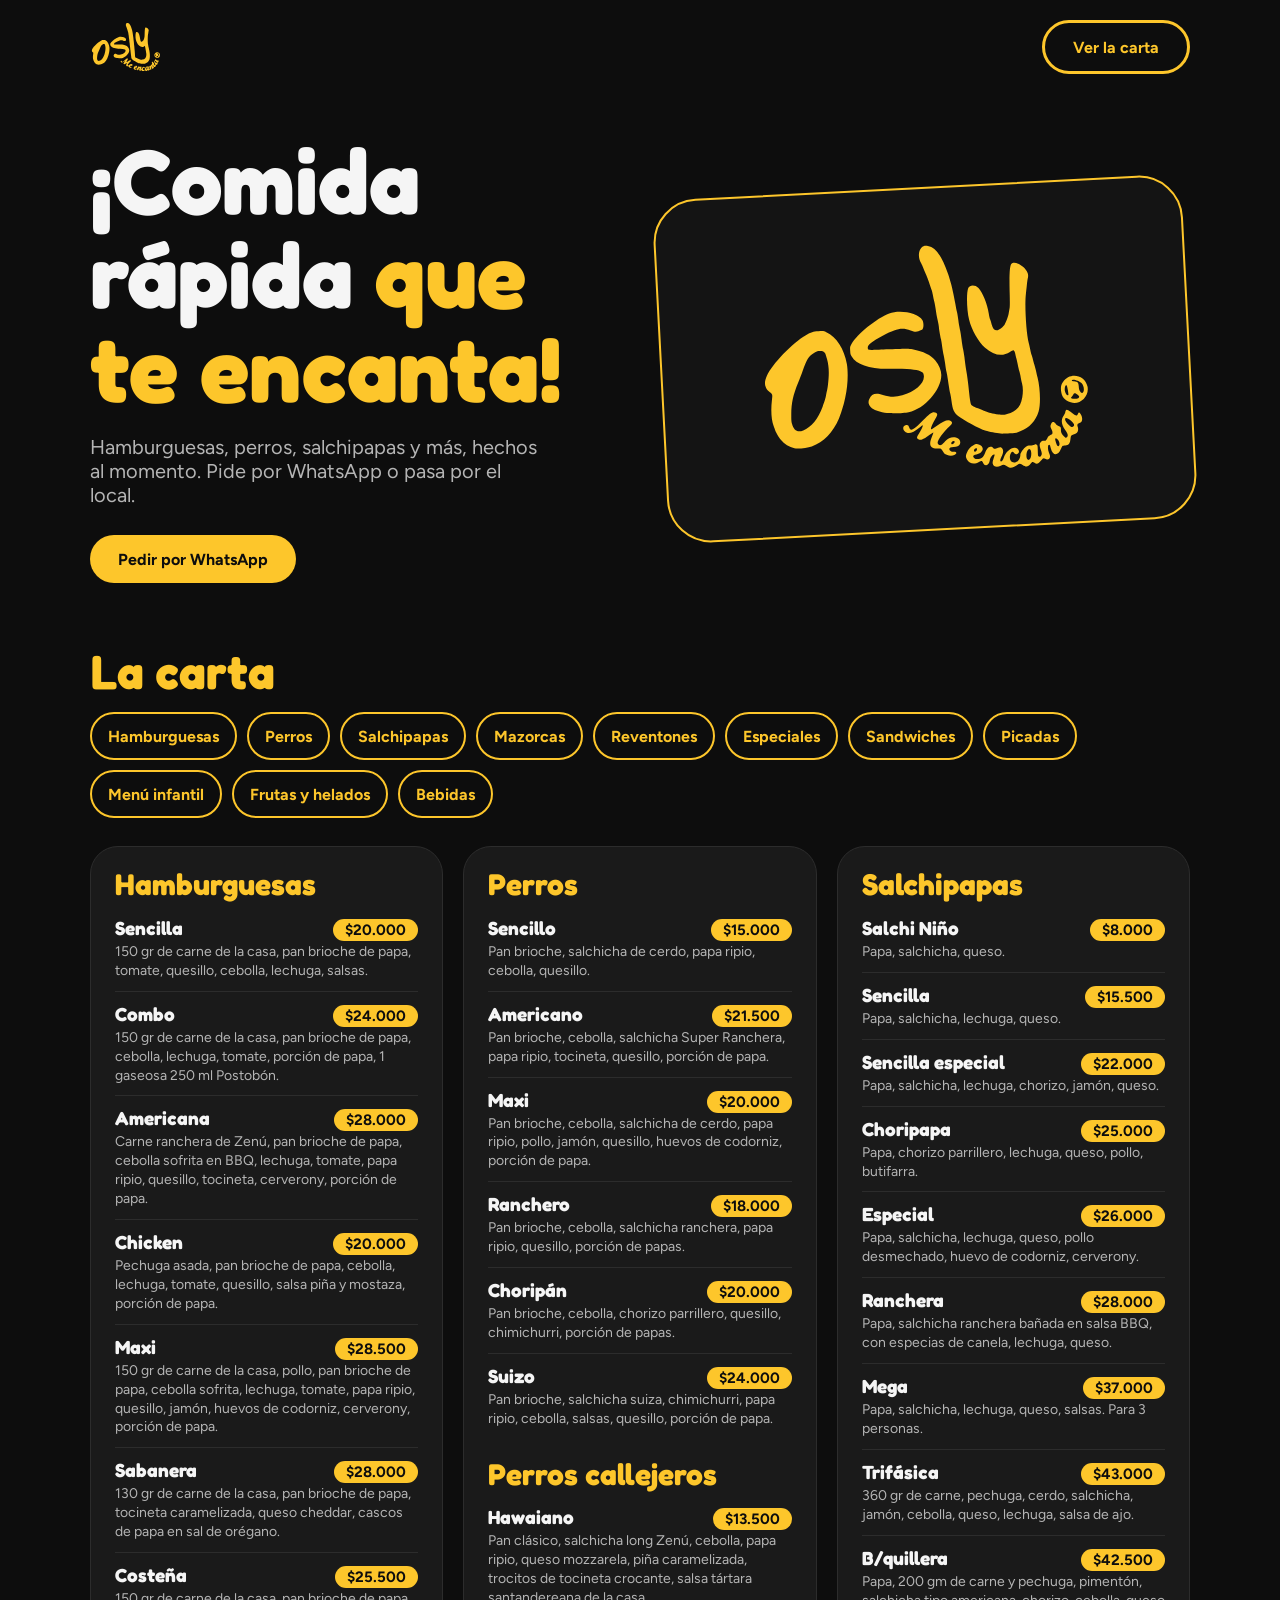
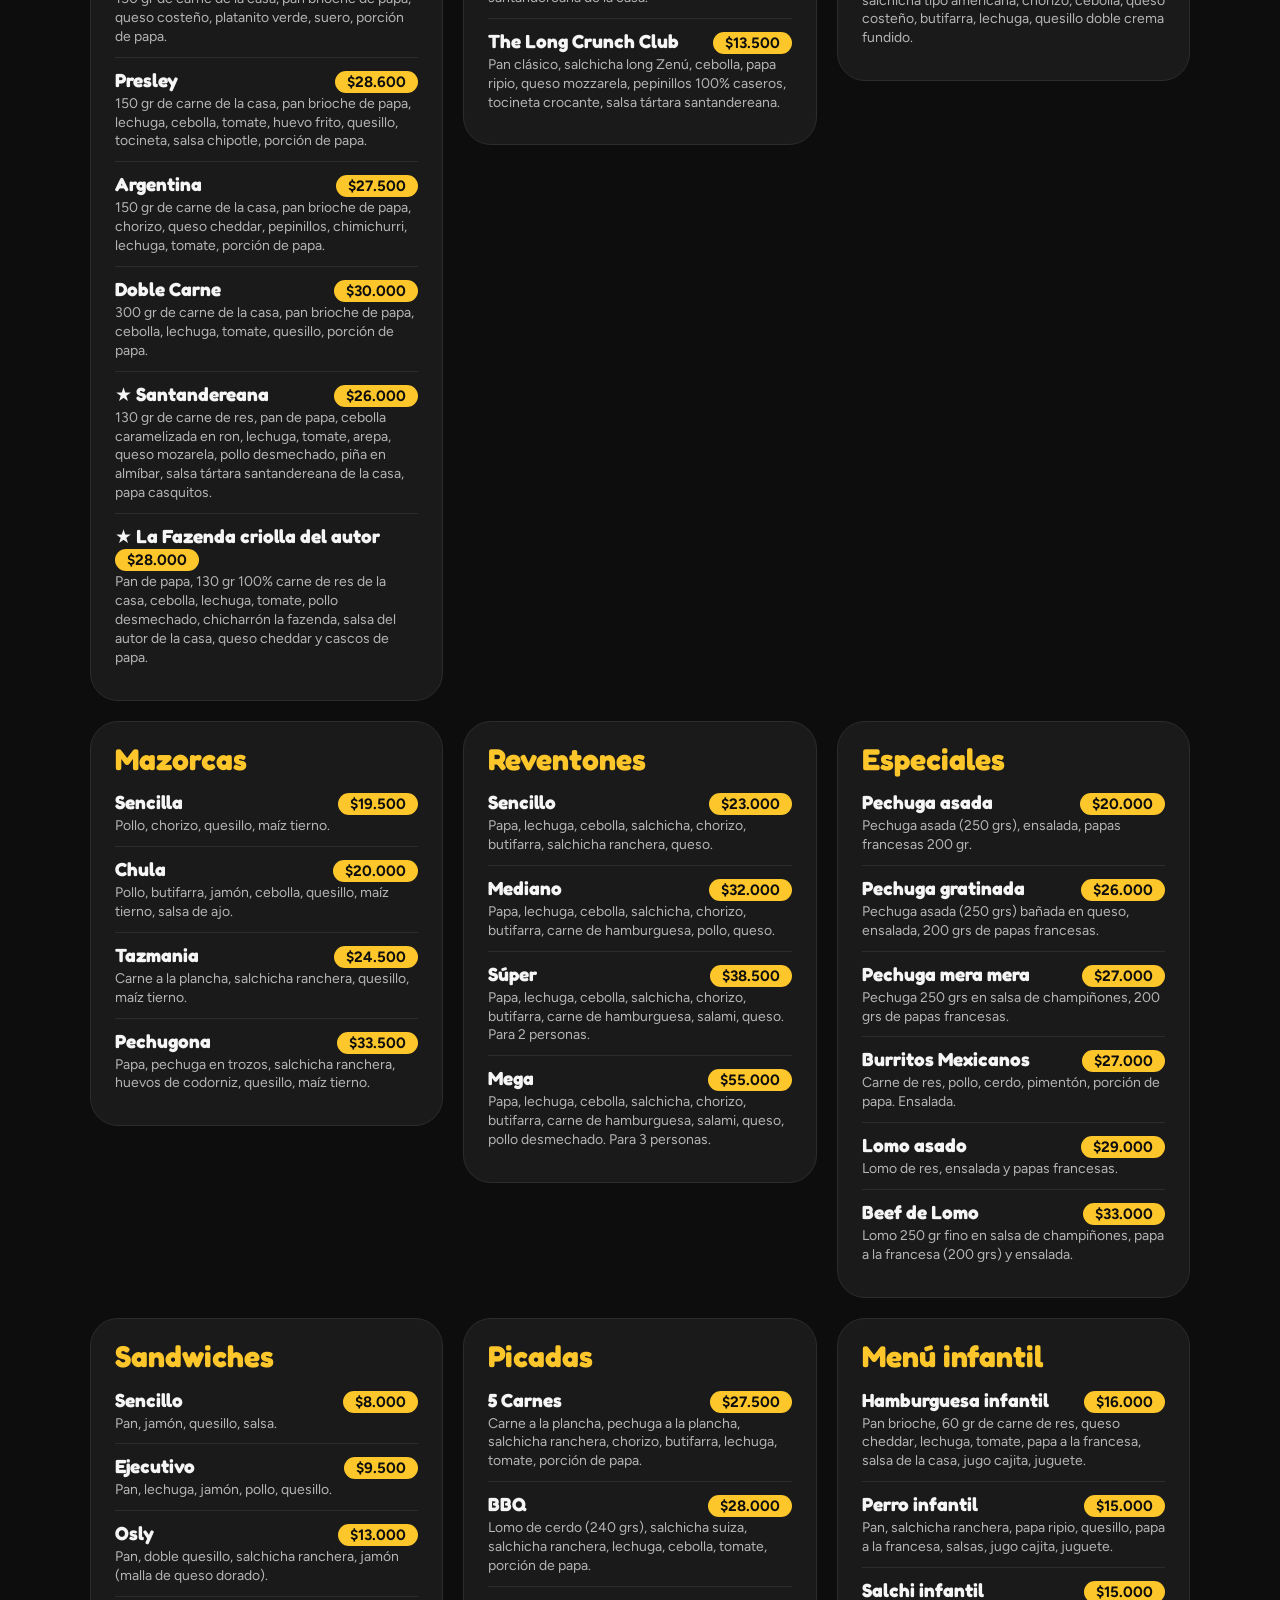
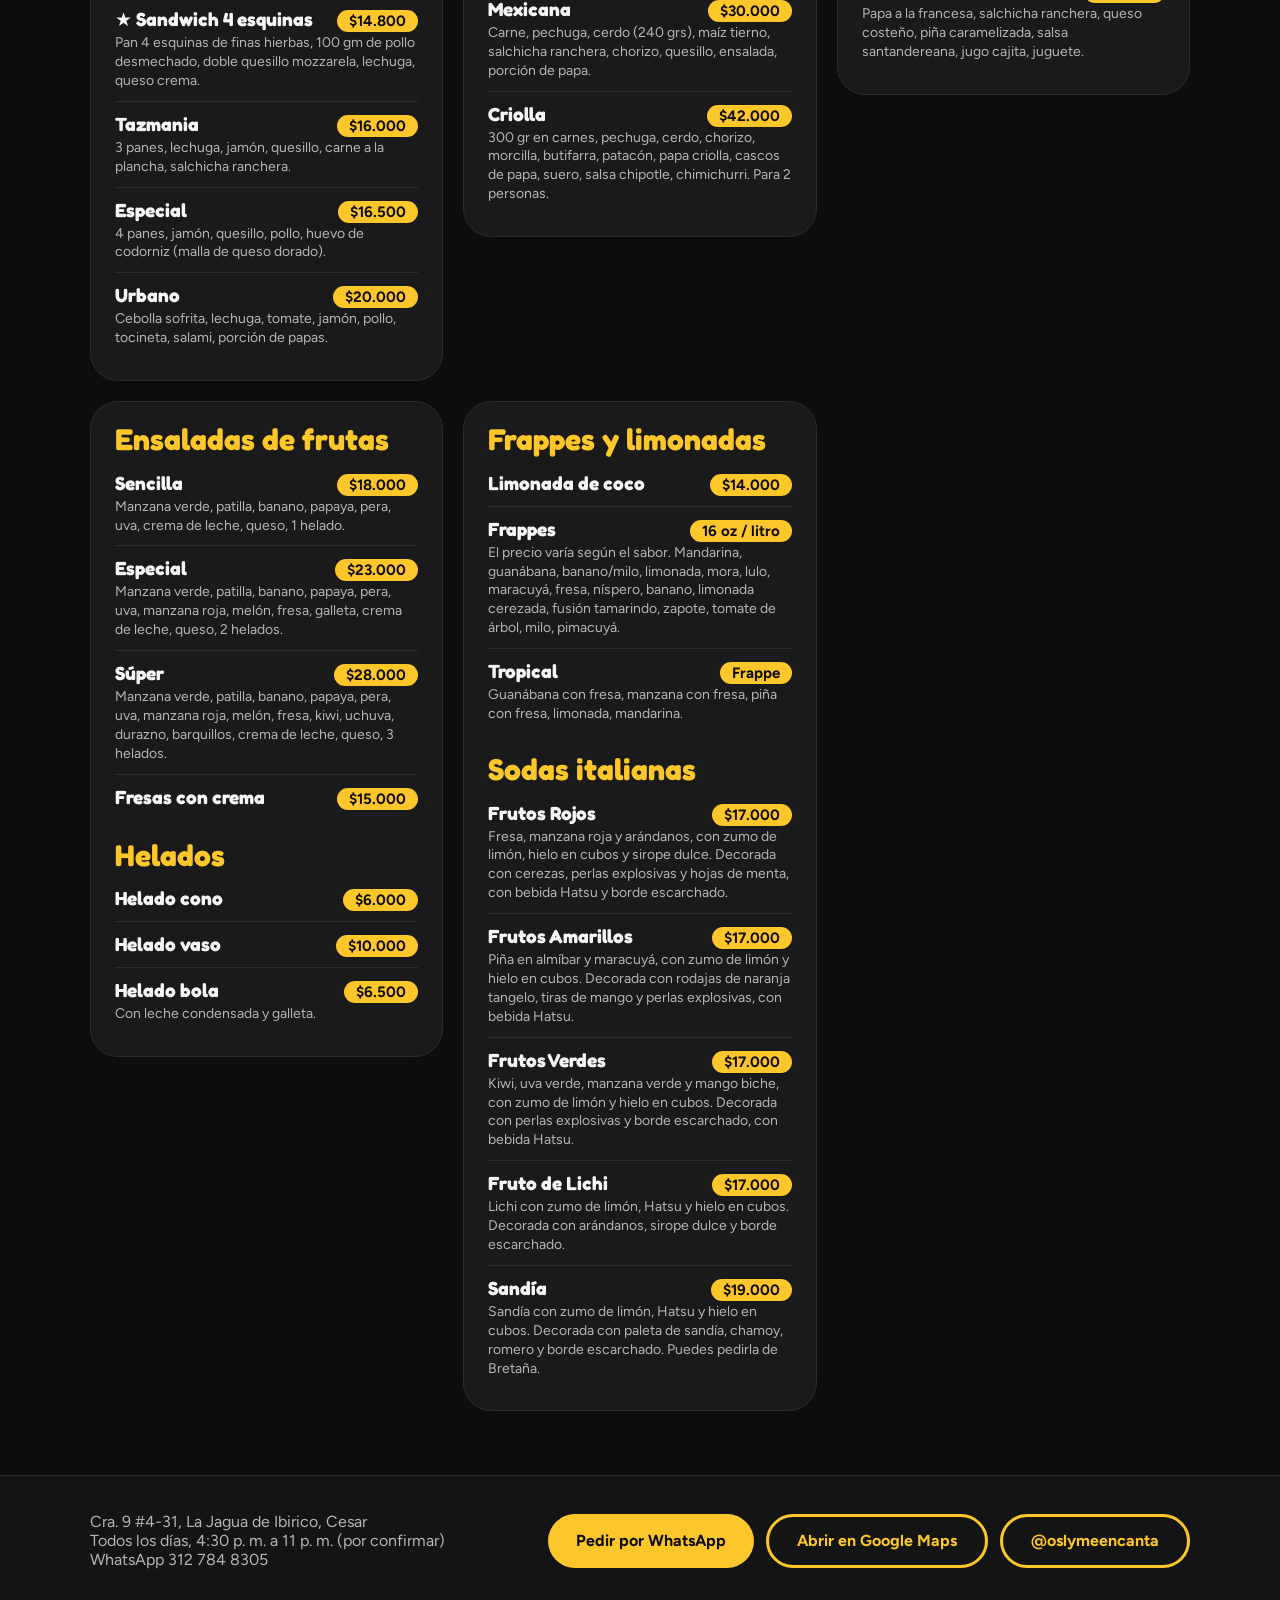
==== Opcion2.dc.html @ 32d48e40 "Prototipo" ====
<!doctype html>
<html lang="es">
<head>
<meta charset="utf-8">
<title>Osly · Opción 2</title>
<script src="./vendor/react.js"></script>
<script src="./vendor/react-dom.js"></script>
<script src="./support.js"></script>
</head>
<body>
<x-dc>
<helmet>
<link href="https://fonts.googleapis.com/css2?family=Fredoka:wght@500;700&amp;family=Figtree:wght@400;700&amp;display=swap" rel="stylesheet">
<style>
body{margin:0}
.a{font-family:Figtree,system-ui,sans-serif;background:#0d0d0d;color:#f5f5f5}
.w{max-width:1100px;margin:0 auto;padding:0 24px}
.a h1,.a h2,.a h3{font-family:Fredoka,system-ui,sans-serif;font-weight:700;margin:0;line-height:1.02}
.b{display:inline-flex;align-items:center;min-height:48px;padding:0 28px;border-radius:999px;background:#FDC62B;color:#0d0d0d;font-weight:700;text-decoration:none}
.o{background:none;color:#FDC62B;border:3px solid #FDC62B}
.k{display:inline-flex;align-items:center;min-height:44px;padding:0 16px;border-radius:999px;border:2px solid #FDC62B;color:#FDC62B;font-weight:700;text-decoration:none}
.m{background:#1a1a1a;border:1px solid #2c2c2c;border-radius:28px;padding:22px 24px}
.m h3{font-size:30px;color:#FDC62B;margin-bottom:6px}
.m ul{list-style:none;margin:0;padding:0}
.m li{display:flex;flex-wrap:wrap;justify-content:space-between;align-items:baseline;gap:2px 10px;padding:10px 0;border-bottom:1px solid #2c2c2c}
.m li:last-child{border:0}
.m b{font-family:Fredoka,system-ui,sans-serif;font-size:19px}
.m u{text-decoration:none;background:#FDC62B;color:#0d0d0d;border-radius:999px;padding:2px 12px;font-weight:700;font-size:15px}
.m small{flex-basis:100%;color:#b5b5b5;font-size:14px;line-height:1.35}
</style>
</helmet>
<div class="a">
<nav class="w" style="display:flex;justify-content:space-between;align-items:center;padding-top:20px;padding-bottom:20px"><img src="./assets/f3c8aa2cc32fa701da67b433ffea2d6d.svg" alt="Osly Me encanta" style="height:52px"><a class="b o" href="#carta">Ver la carta</a></nav>
<header class="w" style="padding-top:40px;padding-bottom:64px;display:grid;grid-template-columns:repeat(auto-fit,minmax(300px,1fr));gap:40px;align-items:center">
<div><h1 style="font-size:clamp(52px,8vw,92px)">¡Comida rápida <span style="color:#FDC62B">que te encanta!</span></h1>
<p style="font-size:20px;color:#b5b5b5;max-width:460px;margin:20px 0 28px">Hamburguesas, perros, salchipapas y más, hechos al momento. Pide por WhatsApp o pasa por el local.</p>
<a class="b" href="https://wa.me/573127848305?text=Hola%20Osly%2C%20quiero%20hacer%20un%20pedido">Pedir por WhatsApp</a></div>
<div style="background:#141414;border:2px solid #FDC62B;border-radius:44px;padding:48px;transform:rotate(-3deg);display:flex;justify-content:center"><img src="./assets/f3c8aa2cc32fa701da67b433ffea2d6d.svg" alt="" style="width:100%;max-width:340px"></div>
</header>
<section id="carta" class="w" style="padding-bottom:64px">
<h2 style="font-size:48px;color:#FDC62B;margin-bottom:16px">La carta</h2>
<div style="display:flex;flex-wrap:wrap;gap:10px;margin-bottom:28px"><a class="k" href="#hamburguesas">Hamburguesas</a><a class="k" href="#perros">Perros</a><a class="k" href="#salchipapas">Salchipapas</a><a class="k" href="#mazorcas">Mazorcas</a><a class="k" href="#reventones">Reventones</a><a class="k" href="#especiales">Especiales</a><a class="k" href="#sandwiches">Sandwiches</a><a class="k" href="#picadas">Picadas</a><a class="k" href="#infantil">Menú infantil</a><a class="k" href="#frutas">Frutas y helados</a><a class="k" href="#bebidas">Bebidas</a></div>
<div style="display:grid;grid-template-columns:repeat(auto-fit,minmax(340px,1fr));gap:20px;align-items:start">

<div class="m" id="hamburguesas"><h3>Hamburguesas</h3><ul>
<li><b>Sencilla</b><u>$20.000</u><small>150 gr de carne de la casa, pan brioche de papa, tomate, quesillo, cebolla, lechuga, salsas.</small></li>
<li><b>Combo</b><u>$24.000</u><small>150 gr de carne de la casa, pan brioche de papa, cebolla, lechuga, tomate, porción de papa, 1 gaseosa 250 ml Postobón.</small></li>
<li><b>Americana</b><u>$28.000</u><small>Carne ranchera de Zenú, pan brioche de papa, cebolla sofrita en BBQ, lechuga, tomate, papa ripio, quesillo, tocineta, cerverony, porción de papa.</small></li>
<li><b>Chicken</b><u>$20.000</u><small>Pechuga asada, pan brioche de papa, cebolla, lechuga, tomate, quesillo, salsa piña y mostaza, porción de papa.</small></li>
<li><b>Maxi</b><u>$28.500</u><small>150 gr de carne de la casa, pollo, pan brioche de papa, cebolla sofrita, lechuga, tomate, papa ripio, quesillo, jamón, huevos de codorniz, cerverony, porción de papa.</small></li>
<li><b>Sabanera</b><u>$28.000</u><small>130 gr de carne de la casa, pan brioche de papa, tocineta caramelizada, queso cheddar, cascos de papa en sal de orégano.</small></li>
<li><b>Costeña</b><u>$25.500</u><small>150 gr de carne de la casa, pan brioche de papa, queso costeño, platanito verde, suero, porción de papa.</small></li>
<li><b>Presley</b><u>$28.600</u><small>150 gr de carne de la casa, pan brioche de papa, lechuga, cebolla, tomate, huevo frito, quesillo, tocineta, salsa chipotle, porción de papa.</small></li>
<li><b>Argentina</b><u>$27.500</u><small>150 gr de carne de la casa, pan brioche de papa, chorizo, queso cheddar, pepinillos, chimichurri, lechuga, tomate, porción de papa.</small></li>
<li><b>Doble Carne</b><u>$30.000</u><small>300 gr de carne de la casa, pan brioche de papa, cebolla, lechuga, tomate, quesillo, porción de papa.</small></li>
<li><b>★ Santandereana</b><u>$26.000</u><small>130 gr de carne de res, pan de papa, cebolla caramelizada en ron, lechuga, tomate, arepa, queso mozarela, pollo desmechado, piña en almíbar, salsa tártara santandereana de la casa, papa casquitos.</small></li>
<li><b>★ La Fazenda criolla del autor</b><u>$28.000</u><small>Pan de papa, 130 gr 100% carne de res de la casa, cebolla, lechuga, tomate, pollo desmechado, chicharrón la fazenda, salsa del autor de la casa, queso cheddar y cascos de papa.</small></li>
</ul></div>

<div class="m" id="perros"><h3>Perros</h3><ul>
<li><b>Sencillo</b><u>$15.000</u><small>Pan brioche, salchicha de cerdo, papa ripio, cebolla, quesillo.</small></li>
<li><b>Americano</b><u>$21.500</u><small>Pan brioche, cebolla, salchicha Super Ranchera, papa ripio, tocineta, quesillo, porción de papa.</small></li>
<li><b>Maxi</b><u>$20.000</u><small>Pan brioche, cebolla, salchicha de cerdo, papa ripio, pollo, jamón, quesillo, huevos de codorniz, porción de papa.</small></li>
<li><b>Ranchero</b><u>$18.000</u><small>Pan brioche, cebolla, salchicha ranchera, papa ripio, quesillo, porción de papas.</small></li>
<li><b>Choripán</b><u>$20.000</u><small>Pan brioche, cebolla, chorizo parrillero, quesillo, chimichurri, porción de papas.</small></li>
<li><b>Suizo</b><u>$24.000</u><small>Pan brioche, salchicha suiza, chimichurri, papa ripio, cebolla, salsas, quesillo, porción de papa.</small></li>
</ul>
<h3 style="margin-top:20px">Perros callejeros</h3><ul>
<li><b>Hawaiano</b><u>$13.500</u><small>Pan clásico, salchicha long Zenú, cebolla, papa ripio, queso mozzarela, piña caramelizada, trocitos de tocineta crocante, salsa tártara santandereana de la casa.</small></li>
<li><b>The Long Crunch Club</b><u>$13.500</u><small>Pan clásico, salchicha long Zenú, cebolla, papa ripio, queso mozzarela, pepinillos 100% caseros, tocineta crocante, salsa tártara santandereana.</small></li>
</ul></div>

<div class="m" id="salchipapas"><h3>Salchipapas</h3><ul>
<li><b>Salchi Niño</b><u>$8.000</u><small>Papa, salchicha, queso.</small></li>
<li><b>Sencilla</b><u>$15.500</u><small>Papa, salchicha, lechuga, queso.</small></li>
<li><b>Sencilla especial</b><u>$22.000</u><small>Papa, salchicha, lechuga, chorizo, jamón, queso.</small></li>
<li><b>Choripapa</b><u>$25.000</u><small>Papa, chorizo parrillero, lechuga, queso, pollo, butifarra.</small></li>
<li><b>Especial</b><u>$26.000</u><small>Papa, salchicha, lechuga, queso, pollo desmechado, huevo de codorniz, cerverony.</small></li>
<li><b>Ranchera</b><u>$28.000</u><small>Papa, salchicha ranchera bañada en salsa BBQ, con especias de canela, lechuga, queso.</small></li>
<li><b>Mega</b><u>$37.000</u><small>Papa, salchicha, lechuga, queso, salsas. Para 3 personas.</small></li>
<li><b>Trifásica</b><u>$43.000</u><small>360 gr de carne, pechuga, cerdo, salchicha, jamón, cebolla, queso, lechuga, salsa de ajo.</small></li>
<li><b>B/quillera</b><u>$42.500</u><small>Papa, 200 gm de carne y pechuga, pimentón, salchicha tipo americana, chorizo, cebolla, queso costeño, butifarra, lechuga, quesillo doble crema fundido.</small></li>
</ul></div>

<div class="m" id="mazorcas"><h3>Mazorcas</h3><ul>
<li><b>Sencilla</b><u>$19.500</u><small>Pollo, chorizo, quesillo, maíz tierno.</small></li>
<li><b>Chula</b><u>$20.000</u><small>Pollo, butifarra, jamón, cebolla, quesillo, maíz tierno, salsa de ajo.</small></li>
<li><b>Tazmania</b><u>$24.500</u><small>Carne a la plancha, salchicha ranchera, quesillo, maíz tierno.</small></li>
<li><b>Pechugona</b><u>$33.500</u><small>Papa, pechuga en trozos, salchicha ranchera, huevos de codorniz, quesillo, maíz tierno.</small></li>
</ul></div>

<div class="m" id="reventones"><h3>Reventones</h3><ul>
<li><b>Sencillo</b><u>$23.000</u><small>Papa, lechuga, cebolla, salchicha, chorizo, butifarra, salchicha ranchera, queso.</small></li>
<li><b>Mediano</b><u>$32.000</u><small>Papa, lechuga, cebolla, salchicha, chorizo, butifarra, carne de hamburguesa, pollo, queso.</small></li>
<li><b>Súper</b><u>$38.500</u><small>Papa, lechuga, cebolla, salchicha, chorizo, butifarra, carne de hamburguesa, salami, queso. Para 2 personas.</small></li>
<li><b>Mega</b><u>$55.000</u><small>Papa, lechuga, cebolla, salchicha, chorizo, butifarra, carne de hamburguesa, salami, queso, pollo desmechado. Para 3 personas.</small></li>
</ul></div>

<div class="m" id="especiales"><h3>Especiales</h3><ul>
<li><b>Pechuga asada</b><u>$20.000</u><small>Pechuga asada (250 grs), ensalada, papas francesas 200 gr.</small></li>
<li><b>Pechuga gratinada</b><u>$26.000</u><small>Pechuga asada (250 grs) bañada en queso, ensalada, 200 grs de papas francesas.</small></li>
<li><b>Pechuga mera mera</b><u>$27.000</u><small>Pechuga 250 grs en salsa de champiñones, 200 grs de papas francesas.</small></li>
<li><b>Burritos Mexicanos</b><u>$27.000</u><small>Carne de res, pollo, cerdo, pimentón, porción de papa. Ensalada.</small></li>
<li><b>Lomo asado</b><u>$29.000</u><small>Lomo de res, ensalada y papas francesas.</small></li>
<li><b>Beef de Lomo</b><u>$33.000</u><small>Lomo 250 gr fino en salsa de champiñones, papa a la francesa (200 grs) y ensalada.</small></li>
</ul></div>

<div class="m" id="sandwiches"><h3>Sandwiches</h3><ul>
<li><b>Sencillo</b><u>$8.000</u><small>Pan, jamón, quesillo, salsa.</small></li>
<li><b>Ejecutivo</b><u>$9.500</u><small>Pan, lechuga, jamón, pollo, quesillo.</small></li>
<li><b>Osly</b><u>$13.000</u><small>Pan, doble quesillo, salchicha ranchera, jamón (malla de queso dorado).</small></li>
<li><b>★ Sandwich 4 esquinas</b><u>$14.800</u><small>Pan 4 esquinas de finas hierbas, 100 gm de pollo desmechado, doble quesillo mozzarela, lechuga, queso crema.</small></li>
<li><b>Tazmania</b><u>$16.000</u><small>3 panes, lechuga, jamón, quesillo, carne a la plancha, salchicha ranchera.</small></li>
<li><b>Especial</b><u>$16.500</u><small>4 panes, jamón, quesillo, pollo, huevo de codorniz (malla de queso dorado).</small></li>
<li><b>Urbano</b><u>$20.000</u><small>Cebolla sofrita, lechuga, tomate, jamón, pollo, tocineta, salami, porción de papas.</small></li>
</ul></div>

<div class="m" id="picadas"><h3>Picadas</h3><ul>
<li><b>5 Carnes</b><u>$27.500</u><small>Carne a la plancha, pechuga a la plancha, salchicha ranchera, chorizo, butifarra, lechuga, tomate, porción de papa.</small></li>
<li><b>BBQ</b><u>$28.000</u><small>Lomo de cerdo (240 grs), salchicha suiza, salchicha ranchera, lechuga, cebolla, tomate, porción de papa.</small></li>
<li><b>Mexicana</b><u>$30.000</u><small>Carne, pechuga, cerdo (240 grs), maíz tierno, salchicha ranchera, chorizo, quesillo, ensalada, porción de papa.</small></li>
<li><b>Criolla</b><u>$42.000</u><small>300 gr en carnes, pechuga, cerdo, chorizo, morcilla, butifarra, patacón, papa criolla, cascos de papa, suero, salsa chipotle, chimichurri. Para 2 personas.</small></li>
</ul></div>

<div class="m" id="infantil"><h3>Menú infantil</h3><ul>
<li><b>Hamburguesa infantil</b><u>$16.000</u><small>Pan brioche, 60 gr de carne de res, queso cheddar, lechuga, tomate, papa a la francesa, salsa de la casa, jugo cajita, juguete.</small></li>
<li><b>Perro infantil</b><u>$15.000</u><small>Pan, salchicha ranchera, papa ripio, quesillo, papa a la francesa, salsas, jugo cajita, juguete.</small></li>
<li><b>Salchi infantil</b><u>$15.000</u><small>Papa a la francesa, salchicha ranchera, queso costeño, piña caramelizada, salsa santandereana, jugo cajita, juguete.</small></li>
</ul></div>

<div class="m" id="frutas"><h3>Ensaladas de frutas</h3><ul>
<li><b>Sencilla</b><u>$18.000</u><small>Manzana verde, patilla, banano, papaya, pera, uva, crema de leche, queso, 1 helado.</small></li>
<li><b>Especial</b><u>$23.000</u><small>Manzana verde, patilla, banano, papaya, pera, uva, manzana roja, melón, fresa, galleta, crema de leche, queso, 2 helados.</small></li>
<li><b>Súper</b><u>$28.000</u><small>Manzana verde, patilla, banano, papaya, pera, uva, manzana roja, melón, fresa, kiwi, uchuva, durazno, barquillos, crema de leche, queso, 3 helados.</small></li>
<li><b>Fresas con crema</b><u>$15.000</u></li>
</ul>
<h3 style="margin-top:20px">Helados</h3><ul>
<li><b>Helado cono</b><u>$6.000</u></li>
<li><b>Helado vaso</b><u>$10.000</u></li>
<li><b>Helado bola</b><u>$6.500</u><small>Con leche condensada y galleta.</small></li>
</ul></div>

<div class="m" id="bebidas"><h3>Frappes y limonadas</h3><ul>
<li><b>Limonada de coco</b><u>$14.000</u></li>
<li><b>Frappes</b><u>16 oz / litro</u><small>El precio varía según el sabor. Mandarina, guanábana, banano/milo, limonada, mora, lulo, maracuyá, fresa, níspero, banano, limonada cerezada, fusión tamarindo, zapote, tomate de árbol, milo, pimacuyá.</small></li>
<li><b>Tropical</b><u>Frappe</u><small>Guanábana con fresa, manzana con fresa, piña con fresa, limonada, mandarina.</small></li>
</ul>
<h3 style="margin-top:20px">Sodas italianas</h3><ul>
<li><b>Frutos Rojos</b><u>$17.000</u><small>Fresa, manzana roja y arándanos, con zumo de limón, hielo en cubos y sirope dulce. Decorada con cerezas, perlas explosivas y hojas de menta, con bebida Hatsu y borde escarchado.</small></li>
<li><b>Frutos Amarillos</b><u>$17.000</u><small>Piña en almíbar y maracuyá, con zumo de limón y hielo en cubos. Decorada con rodajas de naranja tangelo, tiras de mango y perlas explosivas, con bebida Hatsu.</small></li>
<li><b>Frutos Verdes</b><u>$17.000</u><small>Kiwi, uva verde, manzana verde y mango biche, con zumo de limón y hielo en cubos. Decorada con perlas explosivas y borde escarchado, con bebida Hatsu.</small></li>
<li><b>Fruto de Lichi</b><u>$17.000</u><small>Lichi con zumo de limón, Hatsu y hielo en cubos. Decorada con arándanos, sirope dulce y borde escarchado.</small></li>
<li><b>Sandía</b><u>$19.000</u><small>Sandía con zumo de limón, Hatsu y hielo en cubos. Decorada con paleta de sandía, chamoy, romero y borde escarchado. Puedes pedirla de Bretaña.</small></li>
</ul></div>

</div></section>
<footer style="background:#141414;border-top:1px solid #2c2c2c;color:#b5b5b5;padding:36px 0"><div class="w" style="display:flex;justify-content:space-between;gap:24px;flex-wrap:wrap;align-items:center"><div>Cra. 9 #4-31, La Jagua de Ibirico, Cesar<br>Todos los días, 4:30 p. m. a 11 p. m. (por confirmar)<br>WhatsApp 312 784 8305</div><div style="display:flex;gap:12px;flex-wrap:wrap"><a class="b" href="https://wa.me/573127848305?text=Hola%20Osly%2C%20quiero%20hacer%20un%20pedido">Pedir por WhatsApp</a><a class="b o" href="https://www.google.com/maps/search/?api=1&amp;query=Cra.+9+%234-31+La+Jagua+de+Ibirico+Cesar">Abrir en Google Maps</a><a class="b o" href="https://www.instagram.com/oslymeencanta">@oslymeencanta</a></div></div></footer>
</div>
</x-dc>
<script type="text/x-dc" data-dc-script data-props='{"$preview":{"width":1280,"height":3600}}'>
class Component extends DCLogic {
renderVals() { return {}; }
}
</script>
</body>
</html>
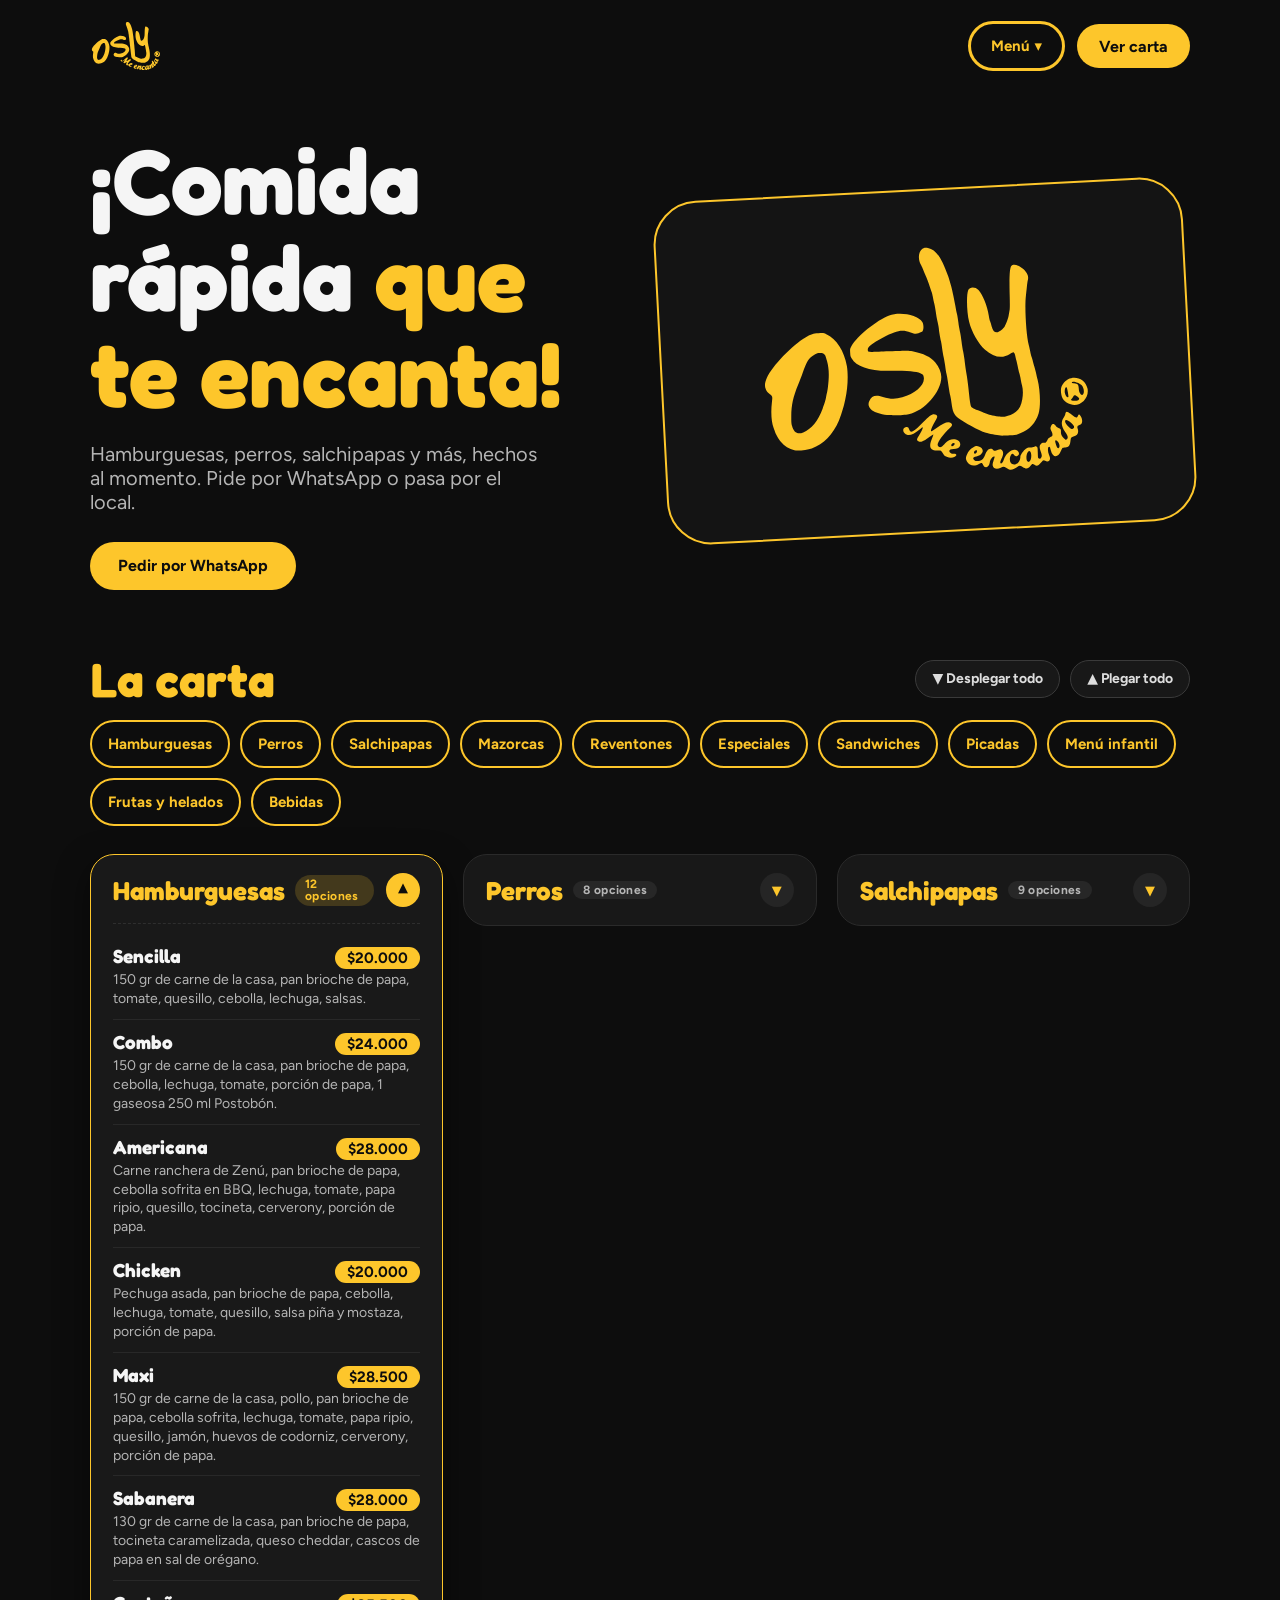
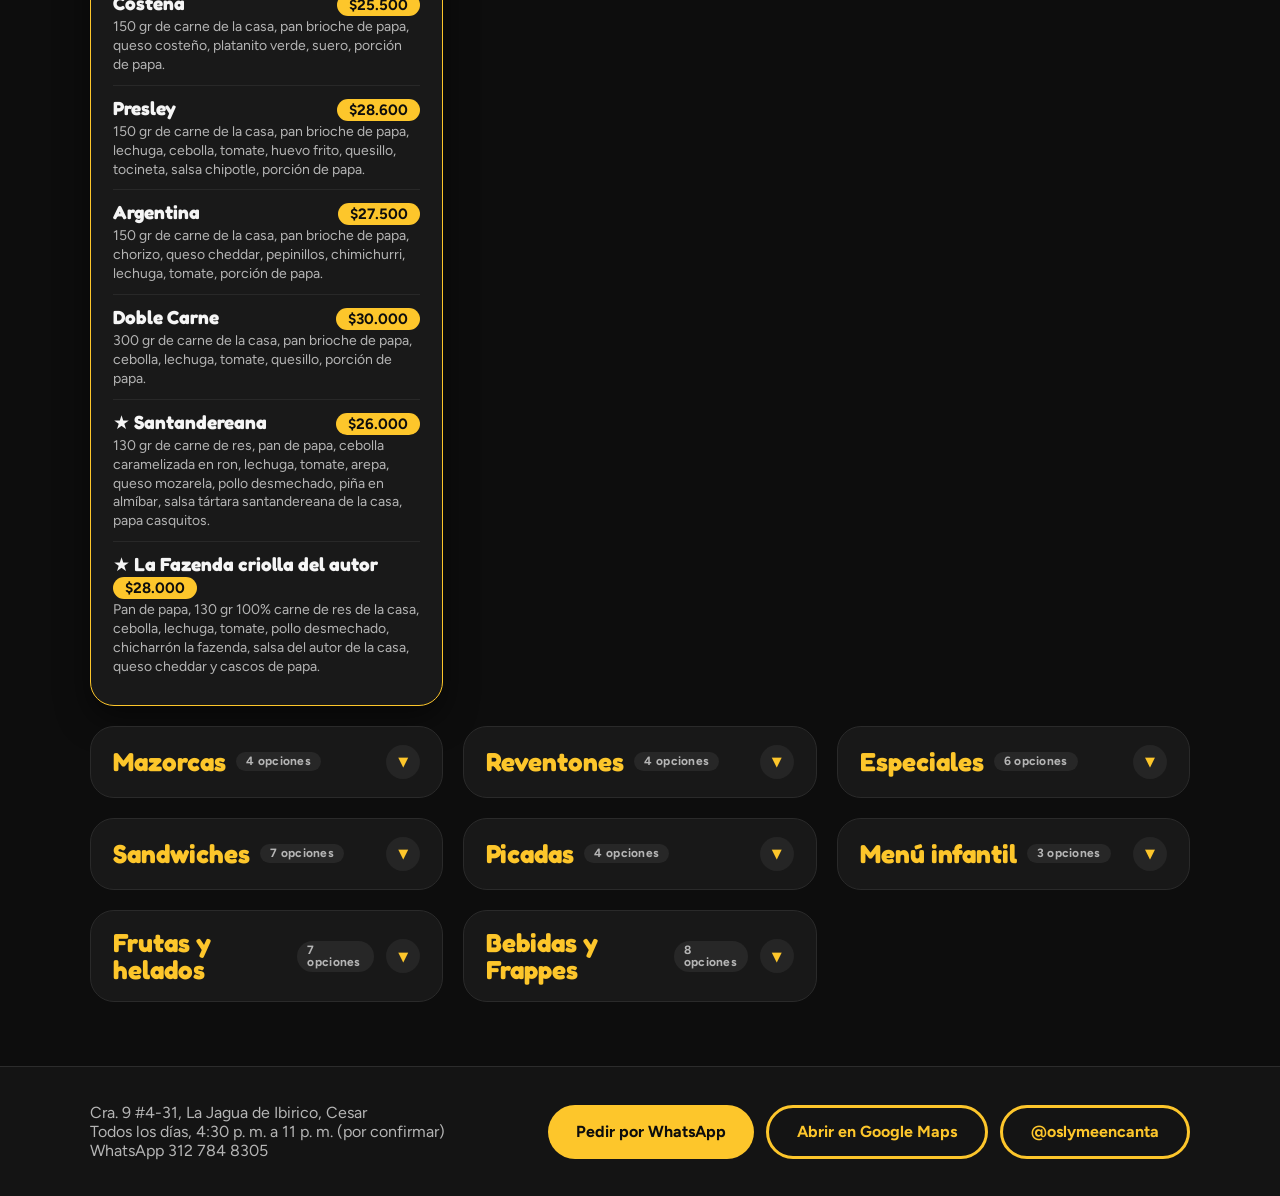
==== commit 22661d3e: "Menu-deplegable" ====
--- a/Opcion2.dc.html
+++ b/Opcion2.dc.html
@@ -2,6 +2,7 @@
 <html lang="es">
 <head>
 <meta charset="utf-8">
+<meta name="viewport" content="width=device-width, initial-scale=1">
 <title>Osly · Opción 2</title>
 <script src="./vendor/react.js"></script>
 <script src="./vendor/react-dom.js"></script>
@@ -10,157 +11,414 @@
 <body>
 <x-dc>
 <helmet>
-<link href="https://fonts.googleapis.com/css2?family=Fredoka:wght@500;700&amp;family=Figtree:wght@400;700&amp;display=swap" rel="stylesheet">
+<link href="https://fonts.googleapis.com/css2?family=Fredoka:wght@500;700&amp;family=Figtree:wght@400;600;700&amp;display=swap" rel="stylesheet">
 <style>
-body{margin:0}
-.a{font-family:Figtree,system-ui,sans-serif;background:#0d0d0d;color:#f5f5f5}
+body{margin:0;scroll-behavior:smooth}
+.a{font-family:Figtree,system-ui,sans-serif;background:#0d0d0d;color:#f5f5f5;min-height:100vh}
 .w{max-width:1100px;margin:0 auto;padding:0 24px}
-.a h1,.a h2,.a h3{font-family:Fredoka,system-ui,sans-serif;font-weight:700;margin:0;line-height:1.02}
-.b{display:inline-flex;align-items:center;min-height:48px;padding:0 28px;border-radius:999px;background:#FDC62B;color:#0d0d0d;font-weight:700;text-decoration:none}
+.a h1,.a h2,.a h3,.a h4{font-family:Fredoka,system-ui,sans-serif;font-weight:700;margin:0;line-height:1.05}
+.b{display:inline-flex;align-items:center;justify-content:center;min-height:48px;padding:0 28px;border-radius:999px;background:#FDC62B;color:#0d0d0d;font-weight:700;text-decoration:none;transition:filter 0.2s,transform 0.15s;border:none;cursor:pointer;font-family:Figtree,system-ui,sans-serif;font-size:16px}
+.b:hover{filter:brightness(1.1);transform:scale(1.02)}
 .o{background:none;color:#FDC62B;border:3px solid #FDC62B}
-.k{display:inline-flex;align-items:center;min-height:44px;padding:0 16px;border-radius:999px;border:2px solid #FDC62B;color:#FDC62B;font-weight:700;text-decoration:none}
-.m{background:#1a1a1a;border:1px solid #2c2c2c;border-radius:28px;padding:22px 24px}
-.m h3{font-size:30px;color:#FDC62B;margin-bottom:6px}
+.o:hover{background:rgba(253,198,43,0.15);color:#FDC62B}
+.k{display:inline-flex;align-items:center;min-height:44px;padding:0 16px;border-radius:999px;border:2px solid #FDC62B;color:#FDC62B;font-weight:700;text-decoration:none;transition:background 0.2s,color 0.2s,transform 0.15s;cursor:pointer;font-size:15px}
+.k:hover{background:#FDC62B;color:#0d0d0d;transform:translateY(-2px)}
+
+/* Botones de control */
+.btn-control{display:inline-flex;align-items:center;gap:6px;min-height:38px;padding:0 16px;border-radius:999px;border:1.5px solid #3a3a3a;background:#181818;color:#ddd;font-weight:700;font-size:14px;cursor:pointer;transition:all 0.2s;font-family:Figtree,system-ui,sans-serif}
+.btn-control:hover{border-color:#FDC62B;color:#FDC62B;background:#222}
+
+/* Nav Dropdown */
+.nav-dropdown{position:relative;display:inline-block}
+.nav-dropdown summary{list-style:none;cursor:pointer;user-select:none;outline:none}
+.nav-dropdown summary::-webkit-details-marker{display:none}
+.nav-dropdown-summary{min-height:44px;padding:0 20px;font-size:15px;display:inline-flex;align-items:center;gap:8px}
+.nav-dropdown-content{position:absolute;top:calc(100% + 10px);right:0;background:#161616;border:2px solid #FDC62B;border-radius:22px;padding:16px;min-width:300px;max-width:90vw;box-shadow:0 18px 48px rgba(0,0,0,0.9);z-index:1000;animation:dropFade 0.2s ease}
+@keyframes dropFade{from{opacity:0;transform:translateY(-8px)}to{opacity:1;transform:translateY(0)}}
+.nav-drop-title{font-family:Fredoka,system-ui,sans-serif;font-size:13px;color:#FDC62B;text-transform:uppercase;letter-spacing:1px;margin-bottom:10px;padding-bottom:6px;border-bottom:1px solid #292929}
+.nav-drop-list{display:flex;flex-direction:column;gap:4px;max-height:320px;overflow-y:auto;padding-right:4px}
+.nav-drop-list::-webkit-scrollbar{width:5px}
+.nav-drop-list::-webkit-scrollbar-thumb{background:#333;border-radius:4px}
+.nav-drop-item{display:flex;align-items:center;justify-content:space-between;padding:8px 12px;color:#eee;text-decoration:none;font-size:15px;font-weight:600;border-radius:10px;transition:background 0.15s,color 0.15s}
+.nav-drop-item:hover{background:rgba(253,198,43,0.16);color:#FDC62B}
+.nav-drop-divider{height:1px;background:#2a2a2a;margin:12px 0 10px}
+.nav-drop-btn-wa{display:flex;align-items:center;justify-content:center;background:#FDC62B;color:#0d0d0d;font-weight:700;font-size:14px;padding:10px 16px;border-radius:999px;text-decoration:none;transition:filter 0.15s}
+.nav-drop-btn-wa:hover{filter:brightness(1.1)}
+.nav-drop-extra{display:block;color:#999;font-size:13px;text-decoration:none;padding:4px 8px;text-align:center}
+.nav-drop-extra:hover{color:#FDC62B}
+
+/* Acordeón / Desplegables de la carta */
+details.m{background:#181818;border:1.5px solid #2a2a2a;border-radius:24px;padding:18px 22px;transition:border-color 0.2s ease,box-shadow 0.2s ease,background 0.2s ease;scroll-margin-top:24px}
+details.m[open]{border-color:#FDC62B;background:#191919;box-shadow:0 12px 32px rgba(0,0,0,0.5)}
+details.m summary{list-style:none;cursor:pointer;display:flex;justify-content:space-between;align-items:center;gap:12px;user-select:none;outline:none}
+details.m summary::-webkit-details-marker{display:none}
+details.m summary h3{font-size:26px;color:#FDC62B;margin:0;display:flex;align-items:center;gap:10px}
+.badge-count{font-family:Figtree,system-ui,sans-serif;font-size:12px;font-weight:700;background:#272727;color:#b5b5b5;border-radius:999px;padding:3px 10px;vertical-align:middle;letter-spacing:0.3px}
+details.m[open] .badge-count{background:rgba(253,198,43,0.18);color:#FDC62B}
+.chevron-icon{width:34px;height:34px;border-radius:50%;background:#252525;color:#FDC62B;display:inline-flex;align-items:center;justify-content:center;font-size:13px;font-weight:700;transition:transform 0.25s cubic-bezier(0.4,0,0.2,1),background 0.2s ease,color 0.2s ease;flex-shrink:0}
+details.m[open] .chevron-icon{transform:rotate(180deg);background:#FDC62B;color:#0d0d0d}
+details.m:hover{border-color:#555}
+details.m[open]:hover{border-color:#FDC62B}
+details.m summary:hover h3{filter:brightness(1.1)}
+.m-body{margin-top:16px;padding-top:10px;border-top:1px dashed #2e2e2e;animation:mSlideDown 0.22s ease}
+@keyframes mSlideDown{from{opacity:0;transform:translateY(-6px)}to{opacity:1;transform:translateY(0)}}
+.m h4{font-size:22px;color:#FDC62B;margin:22px 0 8px}
 .m ul{list-style:none;margin:0;padding:0}
-.m li{display:flex;flex-wrap:wrap;justify-content:space-between;align-items:baseline;gap:2px 10px;padding:10px 0;border-bottom:1px solid #2c2c2c}
+.m li{display:flex;flex-wrap:wrap;justify-content:space-between;align-items:baseline;gap:2px 10px;padding:10px 0;border-bottom:1px solid #282828}
 .m li:last-child{border:0}
 .m b{font-family:Fredoka,system-ui,sans-serif;font-size:19px}
 .m u{text-decoration:none;background:#FDC62B;color:#0d0d0d;border-radius:999px;padding:2px 12px;font-weight:700;font-size:15px}
 .m small{flex-basis:100%;color:#b5b5b5;font-size:14px;line-height:1.35}
 </style>
+<script>
+document.addEventListener('click', function(e) {
+  // Manejo de clics en enlaces con ancla (píldoras y menú desplegable)
+  var anchor = e.target.closest('a[href^="#"]');
+  if (anchor) {
+    var targetId = anchor.getAttribute('href').slice(1);
+    var targetEl = document.getElementById(targetId);
+    if (targetEl && targetEl.tagName.toLowerCase() === 'details') {
+      targetEl.open = true;
+      targetEl.scrollIntoView({ behavior: 'smooth', block: 'start' });
+    }
+    var navDrop = document.getElementById('navDropdownMenu');
+    if (navDrop && !navDrop.contains(anchor)) {
+      navDrop.removeAttribute('open');
+    }
+  }
+  // Botón desplegar todo
+  if (e.target.closest('#btnExpandAll')) {
+    document.querySelectorAll('section#carta details.m').forEach(function(d) { d.open = true; });
+  }
+  // Botón plegar todo
+  if (e.target.closest('#btnCollapseAll')) {
+    document.querySelectorAll('section#carta details.m').forEach(function(d) { d.open = false; });
+  }
+  // Cerrar menú de navegación al hacer clic afuera
+  var navDropdown = document.getElementById('navDropdownMenu');
+  if (navDropdown && navDropdown.hasAttribute('open') && !navDropdown.contains(e.target)) {
+    navDropdown.removeAttribute('open');
+  }
+});
+</script>
 </helmet>
 <div class="a">
-<nav class="w" style="display:flex;justify-content:space-between;align-items:center;padding-top:20px;padding-bottom:20px"><img src="./assets/f3c8aa2cc32fa701da67b433ffea2d6d.svg" alt="Osly Me encanta" style="height:52px"><a class="b o" href="#carta">Ver la carta</a></nav>
+<nav class="w" style="display:flex;justify-content:space-between;align-items:center;padding-top:20px;padding-bottom:20px;position:relative;z-index:100">
+  <a href="#" style="display:inline-flex"><img src="./assets/f3c8aa2cc32fa701da67b433ffea2d6d.svg" alt="Osly Me encanta" style="height:52px"></a>
+  <div style="display:flex;align-items:center;gap:12px">
+    <!-- Menú desplegable de navegación -->
+    <details class="nav-dropdown" id="navDropdownMenu">
+      <summary class="b o nav-dropdown-summary">
+        <span>Menú ▾</span>
+      </summary>
+      <div class="nav-dropdown-content">
+        <div class="nav-drop-title">Categorías de la carta</div>
+        <div class="nav-drop-list">
+          <a class="nav-drop-item" href="#hamburguesas">🍔 Hamburguesas <span class="badge-count">12</span></a>
+          <a class="nav-drop-item" href="#perros">🌭 Perros calientes <span class="badge-count">8</span></a>
+          <a class="nav-drop-item" href="#salchipapas">🍟 Salchipapas <span class="badge-count">9</span></a>
+          <a class="nav-drop-item" href="#mazorcas">🌽 Mazorcas <span class="badge-count">4</span></a>
+          <a class="nav-drop-item" href="#reventones">💥 Reventones <span class="badge-count">4</span></a>
+          <a class="nav-drop-item" href="#especiales">🥩 Especiales <span class="badge-count">6</span></a>
+          <a class="nav-drop-item" href="#sandwiches">🥪 Sandwiches <span class="badge-count">7</span></a>
+          <a class="nav-drop-item" href="#picadas">🍖 Picadas <span class="badge-count">4</span></a>
+          <a class="nav-drop-item" href="#infantil">🧸 Menú infantil <span class="badge-count">3</span></a>
+          <a class="nav-drop-item" href="#frutas">🍧 Frutas y helados <span class="badge-count">7</span></a>
+          <a class="nav-drop-item" href="#bebidas">🥤 Bebidas y Frappes <span class="badge-count">8</span></a>
+        </div>
+        <div class="nav-drop-divider"></div>
+        <div style="display:flex;flex-direction:column;gap:6px">
+          <a class="nav-drop-extra" href="#info">📍 Cra. 9 #4-31, La Jagua de Ibirico</a>
+          <a class="nav-drop-btn-wa" href="https://wa.me/573127848305?text=Hola%20Osly%2C%20quiero%20hacer%20un%20pedido">💬 Pedir por WhatsApp</a>
+        </div>
+      </div>
+    </details>
+    <a class="b" href="#carta" style="min-height:44px;padding:0 22px">Ver carta</a>
+  </div>
+</nav>
+
 <header class="w" style="padding-top:40px;padding-bottom:64px;display:grid;grid-template-columns:repeat(auto-fit,minmax(300px,1fr));gap:40px;align-items:center">
 <div><h1 style="font-size:clamp(52px,8vw,92px)">¡Comida rápida <span style="color:#FDC62B">que te encanta!</span></h1>
 <p style="font-size:20px;color:#b5b5b5;max-width:460px;margin:20px 0 28px">Hamburguesas, perros, salchipapas y más, hechos al momento. Pide por WhatsApp o pasa por el local.</p>
 <a class="b" href="https://wa.me/573127848305?text=Hola%20Osly%2C%20quiero%20hacer%20un%20pedido">Pedir por WhatsApp</a></div>
 <div style="background:#141414;border:2px solid #FDC62B;border-radius:44px;padding:48px;transform:rotate(-3deg);display:flex;justify-content:center"><img src="./assets/f3c8aa2cc32fa701da67b433ffea2d6d.svg" alt="" style="width:100%;max-width:340px"></div>
 </header>
+
 <section id="carta" class="w" style="padding-bottom:64px">
-<h2 style="font-size:48px;color:#FDC62B;margin-bottom:16px">La carta</h2>
-<div style="display:flex;flex-wrap:wrap;gap:10px;margin-bottom:28px"><a class="k" href="#hamburguesas">Hamburguesas</a><a class="k" href="#perros">Perros</a><a class="k" href="#salchipapas">Salchipapas</a><a class="k" href="#mazorcas">Mazorcas</a><a class="k" href="#reventones">Reventones</a><a class="k" href="#especiales">Especiales</a><a class="k" href="#sandwiches">Sandwiches</a><a class="k" href="#picadas">Picadas</a><a class="k" href="#infantil">Menú infantil</a><a class="k" href="#frutas">Frutas y helados</a><a class="k" href="#bebidas">Bebidas</a></div>
+<div style="display:flex;justify-content:space-between;align-items:center;flex-wrap:wrap;gap:14px;margin-bottom:16px">
+  <h2 style="font-size:48px;color:#FDC62B;margin:0">La carta</h2>
+  <div style="display:flex;gap:10px;align-items:center;flex-wrap:wrap">
+    <button type="button" id="btnExpandAll" class="btn-control">▼ Desplegar todo</button>
+    <button type="button" id="btnCollapseAll" class="btn-control">▲ Plegar todo</button>
+  </div>
+</div>
+
+<div style="display:flex;flex-wrap:wrap;gap:10px;margin-bottom:28px">
+  <a class="k" href="#hamburguesas">Hamburguesas</a>
+  <a class="k" href="#perros">Perros</a>
+  <a class="k" href="#salchipapas">Salchipapas</a>
+  <a class="k" href="#mazorcas">Mazorcas</a>
+  <a class="k" href="#reventones">Reventones</a>
+  <a class="k" href="#especiales">Especiales</a>
+  <a class="k" href="#sandwiches">Sandwiches</a>
+  <a class="k" href="#picadas">Picadas</a>
+  <a class="k" href="#infantil">Menú infantil</a>
+  <a class="k" href="#frutas">Frutas y helados</a>
+  <a class="k" href="#bebidas">Bebidas</a>
+</div>
+
 <div style="display:grid;grid-template-columns:repeat(auto-fit,minmax(340px,1fr));gap:20px;align-items:start">
 
-<div class="m" id="hamburguesas"><h3>Hamburguesas</h3><ul>
-<li><b>Sencilla</b><u>$20.000</u><small>150 gr de carne de la casa, pan brioche de papa, tomate, quesillo, cebolla, lechuga, salsas.</small></li>
-<li><b>Combo</b><u>$24.000</u><small>150 gr de carne de la casa, pan brioche de papa, cebolla, lechuga, tomate, porción de papa, 1 gaseosa 250 ml Postobón.</small></li>
-<li><b>Americana</b><u>$28.000</u><small>Carne ranchera de Zenú, pan brioche de papa, cebolla sofrita en BBQ, lechuga, tomate, papa ripio, quesillo, tocineta, cerverony, porción de papa.</small></li>
-<li><b>Chicken</b><u>$20.000</u><small>Pechuga asada, pan brioche de papa, cebolla, lechuga, tomate, quesillo, salsa piña y mostaza, porción de papa.</small></li>
-<li><b>Maxi</b><u>$28.500</u><small>150 gr de carne de la casa, pollo, pan brioche de papa, cebolla sofrita, lechuga, tomate, papa ripio, quesillo, jamón, huevos de codorniz, cerverony, porción de papa.</small></li>
-<li><b>Sabanera</b><u>$28.000</u><small>130 gr de carne de la casa, pan brioche de papa, tocineta caramelizada, queso cheddar, cascos de papa en sal de orégano.</small></li>
-<li><b>Costeña</b><u>$25.500</u><small>150 gr de carne de la casa, pan brioche de papa, queso costeño, platanito verde, suero, porción de papa.</small></li>
-<li><b>Presley</b><u>$28.600</u><small>150 gr de carne de la casa, pan brioche de papa, lechuga, cebolla, tomate, huevo frito, quesillo, tocineta, salsa chipotle, porción de papa.</small></li>
-<li><b>Argentina</b><u>$27.500</u><small>150 gr de carne de la casa, pan brioche de papa, chorizo, queso cheddar, pepinillos, chimichurri, lechuga, tomate, porción de papa.</small></li>
-<li><b>Doble Carne</b><u>$30.000</u><small>300 gr de carne de la casa, pan brioche de papa, cebolla, lechuga, tomate, quesillo, porción de papa.</small></li>
-<li><b>★ Santandereana</b><u>$26.000</u><small>130 gr de carne de res, pan de papa, cebolla caramelizada en ron, lechuga, tomate, arepa, queso mozarela, pollo desmechado, piña en almíbar, salsa tártara santandereana de la casa, papa casquitos.</small></li>
-<li><b>★ La Fazenda criolla del autor</b><u>$28.000</u><small>Pan de papa, 130 gr 100% carne de res de la casa, cebolla, lechuga, tomate, pollo desmechado, chicharrón la fazenda, salsa del autor de la casa, queso cheddar y cascos de papa.</small></li>
-</ul></div>
-
-<div class="m" id="perros"><h3>Perros</h3><ul>
-<li><b>Sencillo</b><u>$15.000</u><small>Pan brioche, salchicha de cerdo, papa ripio, cebolla, quesillo.</small></li>
-<li><b>Americano</b><u>$21.500</u><small>Pan brioche, cebolla, salchicha Super Ranchera, papa ripio, tocineta, quesillo, porción de papa.</small></li>
-<li><b>Maxi</b><u>$20.000</u><small>Pan brioche, cebolla, salchicha de cerdo, papa ripio, pollo, jamón, quesillo, huevos de codorniz, porción de papa.</small></li>
-<li><b>Ranchero</b><u>$18.000</u><small>Pan brioche, cebolla, salchicha ranchera, papa ripio, quesillo, porción de papas.</small></li>
-<li><b>Choripán</b><u>$20.000</u><small>Pan brioche, cebolla, chorizo parrillero, quesillo, chimichurri, porción de papas.</small></li>
-<li><b>Suizo</b><u>$24.000</u><small>Pan brioche, salchicha suiza, chimichurri, papa ripio, cebolla, salsas, quesillo, porción de papa.</small></li>
-</ul>
-<h3 style="margin-top:20px">Perros callejeros</h3><ul>
-<li><b>Hawaiano</b><u>$13.500</u><small>Pan clásico, salchicha long Zenú, cebolla, papa ripio, queso mozzarela, piña caramelizada, trocitos de tocineta crocante, salsa tártara santandereana de la casa.</small></li>
-<li><b>The Long Crunch Club</b><u>$13.500</u><small>Pan clásico, salchicha long Zenú, cebolla, papa ripio, queso mozzarela, pepinillos 100% caseros, tocineta crocante, salsa tártara santandereana.</small></li>
-</ul></div>
-
-<div class="m" id="salchipapas"><h3>Salchipapas</h3><ul>
-<li><b>Salchi Niño</b><u>$8.000</u><small>Papa, salchicha, queso.</small></li>
-<li><b>Sencilla</b><u>$15.500</u><small>Papa, salchicha, lechuga, queso.</small></li>
-<li><b>Sencilla especial</b><u>$22.000</u><small>Papa, salchicha, lechuga, chorizo, jamón, queso.</small></li>
-<li><b>Choripapa</b><u>$25.000</u><small>Papa, chorizo parrillero, lechuga, queso, pollo, butifarra.</small></li>
-<li><b>Especial</b><u>$26.000</u><small>Papa, salchicha, lechuga, queso, pollo desmechado, huevo de codorniz, cerverony.</small></li>
-<li><b>Ranchera</b><u>$28.000</u><small>Papa, salchicha ranchera bañada en salsa BBQ, con especias de canela, lechuga, queso.</small></li>
-<li><b>Mega</b><u>$37.000</u><small>Papa, salchicha, lechuga, queso, salsas. Para 3 personas.</small></li>
-<li><b>Trifásica</b><u>$43.000</u><small>360 gr de carne, pechuga, cerdo, salchicha, jamón, cebolla, queso, lechuga, salsa de ajo.</small></li>
-<li><b>B/quillera</b><u>$42.500</u><small>Papa, 200 gm de carne y pechuga, pimentón, salchicha tipo americana, chorizo, cebolla, queso costeño, butifarra, lechuga, quesillo doble crema fundido.</small></li>
-</ul></div>
-
-<div class="m" id="mazorcas"><h3>Mazorcas</h3><ul>
-<li><b>Sencilla</b><u>$19.500</u><small>Pollo, chorizo, quesillo, maíz tierno.</small></li>
-<li><b>Chula</b><u>$20.000</u><small>Pollo, butifarra, jamón, cebolla, quesillo, maíz tierno, salsa de ajo.</small></li>
-<li><b>Tazmania</b><u>$24.500</u><small>Carne a la plancha, salchicha ranchera, quesillo, maíz tierno.</small></li>
-<li><b>Pechugona</b><u>$33.500</u><small>Papa, pechuga en trozos, salchicha ranchera, huevos de codorniz, quesillo, maíz tierno.</small></li>
-</ul></div>
-
-<div class="m" id="reventones"><h3>Reventones</h3><ul>
-<li><b>Sencillo</b><u>$23.000</u><small>Papa, lechuga, cebolla, salchicha, chorizo, butifarra, salchicha ranchera, queso.</small></li>
-<li><b>Mediano</b><u>$32.000</u><small>Papa, lechuga, cebolla, salchicha, chorizo, butifarra, carne de hamburguesa, pollo, queso.</small></li>
-<li><b>Súper</b><u>$38.500</u><small>Papa, lechuga, cebolla, salchicha, chorizo, butifarra, carne de hamburguesa, salami, queso. Para 2 personas.</small></li>
-<li><b>Mega</b><u>$55.000</u><small>Papa, lechuga, cebolla, salchicha, chorizo, butifarra, carne de hamburguesa, salami, queso, pollo desmechado. Para 3 personas.</small></li>
-</ul></div>
-
-<div class="m" id="especiales"><h3>Especiales</h3><ul>
-<li><b>Pechuga asada</b><u>$20.000</u><small>Pechuga asada (250 grs), ensalada, papas francesas 200 gr.</small></li>
-<li><b>Pechuga gratinada</b><u>$26.000</u><small>Pechuga asada (250 grs) bañada en queso, ensalada, 200 grs de papas francesas.</small></li>
-<li><b>Pechuga mera mera</b><u>$27.000</u><small>Pechuga 250 grs en salsa de champiñones, 200 grs de papas francesas.</small></li>
-<li><b>Burritos Mexicanos</b><u>$27.000</u><small>Carne de res, pollo, cerdo, pimentón, porción de papa. Ensalada.</small></li>
-<li><b>Lomo asado</b><u>$29.000</u><small>Lomo de res, ensalada y papas francesas.</small></li>
-<li><b>Beef de Lomo</b><u>$33.000</u><small>Lomo 250 gr fino en salsa de champiñones, papa a la francesa (200 grs) y ensalada.</small></li>
-</ul></div>
-
-<div class="m" id="sandwiches"><h3>Sandwiches</h3><ul>
-<li><b>Sencillo</b><u>$8.000</u><small>Pan, jamón, quesillo, salsa.</small></li>
-<li><b>Ejecutivo</b><u>$9.500</u><small>Pan, lechuga, jamón, pollo, quesillo.</small></li>
-<li><b>Osly</b><u>$13.000</u><small>Pan, doble quesillo, salchicha ranchera, jamón (malla de queso dorado).</small></li>
-<li><b>★ Sandwich 4 esquinas</b><u>$14.800</u><small>Pan 4 esquinas de finas hierbas, 100 gm de pollo desmechado, doble quesillo mozzarela, lechuga, queso crema.</small></li>
-<li><b>Tazmania</b><u>$16.000</u><small>3 panes, lechuga, jamón, quesillo, carne a la plancha, salchicha ranchera.</small></li>
-<li><b>Especial</b><u>$16.500</u><small>4 panes, jamón, quesillo, pollo, huevo de codorniz (malla de queso dorado).</small></li>
-<li><b>Urbano</b><u>$20.000</u><small>Cebolla sofrita, lechuga, tomate, jamón, pollo, tocineta, salami, porción de papas.</small></li>
-</ul></div>
-
-<div class="m" id="picadas"><h3>Picadas</h3><ul>
-<li><b>5 Carnes</b><u>$27.500</u><small>Carne a la plancha, pechuga a la plancha, salchicha ranchera, chorizo, butifarra, lechuga, tomate, porción de papa.</small></li>
-<li><b>BBQ</b><u>$28.000</u><small>Lomo de cerdo (240 grs), salchicha suiza, salchicha ranchera, lechuga, cebolla, tomate, porción de papa.</small></li>
-<li><b>Mexicana</b><u>$30.000</u><small>Carne, pechuga, cerdo (240 grs), maíz tierno, salchicha ranchera, chorizo, quesillo, ensalada, porción de papa.</small></li>
-<li><b>Criolla</b><u>$42.000</u><small>300 gr en carnes, pechuga, cerdo, chorizo, morcilla, butifarra, patacón, papa criolla, cascos de papa, suero, salsa chipotle, chimichurri. Para 2 personas.</small></li>
-</ul></div>
-
-<div class="m" id="infantil"><h3>Menú infantil</h3><ul>
-<li><b>Hamburguesa infantil</b><u>$16.000</u><small>Pan brioche, 60 gr de carne de res, queso cheddar, lechuga, tomate, papa a la francesa, salsa de la casa, jugo cajita, juguete.</small></li>
-<li><b>Perro infantil</b><u>$15.000</u><small>Pan, salchicha ranchera, papa ripio, quesillo, papa a la francesa, salsas, jugo cajita, juguete.</small></li>
-<li><b>Salchi infantil</b><u>$15.000</u><small>Papa a la francesa, salchicha ranchera, queso costeño, piña caramelizada, salsa santandereana, jugo cajita, juguete.</small></li>
-</ul></div>
-
-<div class="m" id="frutas"><h3>Ensaladas de frutas</h3><ul>
-<li><b>Sencilla</b><u>$18.000</u><small>Manzana verde, patilla, banano, papaya, pera, uva, crema de leche, queso, 1 helado.</small></li>
-<li><b>Especial</b><u>$23.000</u><small>Manzana verde, patilla, banano, papaya, pera, uva, manzana roja, melón, fresa, galleta, crema de leche, queso, 2 helados.</small></li>
-<li><b>Súper</b><u>$28.000</u><small>Manzana verde, patilla, banano, papaya, pera, uva, manzana roja, melón, fresa, kiwi, uchuva, durazno, barquillos, crema de leche, queso, 3 helados.</small></li>
-<li><b>Fresas con crema</b><u>$15.000</u></li>
-</ul>
-<h3 style="margin-top:20px">Helados</h3><ul>
-<li><b>Helado cono</b><u>$6.000</u></li>
-<li><b>Helado vaso</b><u>$10.000</u></li>
-<li><b>Helado bola</b><u>$6.500</u><small>Con leche condensada y galleta.</small></li>
-</ul></div>
-
-<div class="m" id="bebidas"><h3>Frappes y limonadas</h3><ul>
-<li><b>Limonada de coco</b><u>$14.000</u></li>
-<li><b>Frappes</b><u>16 oz / litro</u><small>El precio varía según el sabor. Mandarina, guanábana, banano/milo, limonada, mora, lulo, maracuyá, fresa, níspero, banano, limonada cerezada, fusión tamarindo, zapote, tomate de árbol, milo, pimacuyá.</small></li>
-<li><b>Tropical</b><u>Frappe</u><small>Guanábana con fresa, manzana con fresa, piña con fresa, limonada, mandarina.</small></li>
-</ul>
-<h3 style="margin-top:20px">Sodas italianas</h3><ul>
-<li><b>Frutos Rojos</b><u>$17.000</u><small>Fresa, manzana roja y arándanos, con zumo de limón, hielo en cubos y sirope dulce. Decorada con cerezas, perlas explosivas y hojas de menta, con bebida Hatsu y borde escarchado.</small></li>
-<li><b>Frutos Amarillos</b><u>$17.000</u><small>Piña en almíbar y maracuyá, con zumo de limón y hielo en cubos. Decorada con rodajas de naranja tangelo, tiras de mango y perlas explosivas, con bebida Hatsu.</small></li>
-<li><b>Frutos Verdes</b><u>$17.000</u><small>Kiwi, uva verde, manzana verde y mango biche, con zumo de limón y hielo en cubos. Decorada con perlas explosivas y borde escarchado, con bebida Hatsu.</small></li>
-<li><b>Fruto de Lichi</b><u>$17.000</u><small>Lichi con zumo de limón, Hatsu y hielo en cubos. Decorada con arándanos, sirope dulce y borde escarchado.</small></li>
-<li><b>Sandía</b><u>$19.000</u><small>Sandía con zumo de limón, Hatsu y hielo en cubos. Decorada con paleta de sandía, chamoy, romero y borde escarchado. Puedes pedirla de Bretaña.</small></li>
-</ul></div>
+<details class="m" id="hamburguesas" open>
+  <summary>
+    <h3>Hamburguesas <span class="badge-count">12 opciones</span></h3>
+    <span class="chevron-icon">▼</span>
+  </summary>
+  <div class="m-body">
+    <ul>
+      <li><b>Sencilla</b><u>$20.000</u><small>150 gr de carne de la casa, pan brioche de papa, tomate, quesillo, cebolla, lechuga, salsas.</small></li>
+      <li><b>Combo</b><u>$24.000</u><small>150 gr de carne de la casa, pan brioche de papa, cebolla, lechuga, tomate, porción de papa, 1 gaseosa 250 ml Postobón.</small></li>
+      <li><b>Americana</b><u>$28.000</u><small>Carne ranchera de Zenú, pan brioche de papa, cebolla sofrita en BBQ, lechuga, tomate, papa ripio, quesillo, tocineta, cerverony, porción de papa.</small></li>
+      <li><b>Chicken</b><u>$20.000</u><small>Pechuga asada, pan brioche de papa, cebolla, lechuga, tomate, quesillo, salsa piña y mostaza, porción de papa.</small></li>
+      <li><b>Maxi</b><u>$28.500</u><small>150 gr de carne de la casa, pollo, pan brioche de papa, cebolla sofrita, lechuga, tomate, papa ripio, quesillo, jamón, huevos de codorniz, cerverony, porción de papa.</small></li>
+      <li><b>Sabanera</b><u>$28.000</u><small>130 gr de carne de la casa, pan brioche de papa, tocineta caramelizada, queso cheddar, cascos de papa en sal de orégano.</small></li>
+      <li><b>Costeña</b><u>$25.500</u><small>150 gr de carne de la casa, pan brioche de papa, queso costeño, platanito verde, suero, porción de papa.</small></li>
+      <li><b>Presley</b><u>$28.600</u><small>150 gr de carne de la casa, pan brioche de papa, lechuga, cebolla, tomate, huevo frito, quesillo, tocineta, salsa chipotle, porción de papa.</small></li>
+      <li><b>Argentina</b><u>$27.500</u><small>150 gr de carne de la casa, pan brioche de papa, chorizo, queso cheddar, pepinillos, chimichurri, lechuga, tomate, porción de papa.</small></li>
+      <li><b>Doble Carne</b><u>$30.000</u><small>300 gr de carne de la casa, pan brioche de papa, cebolla, lechuga, tomate, quesillo, porción de papa.</small></li>
+      <li><b>★ Santandereana</b><u>$26.000</u><small>130 gr de carne de res, pan de papa, cebolla caramelizada en ron, lechuga, tomate, arepa, queso mozarela, pollo desmechado, piña en almíbar, salsa tártara santandereana de la casa, papa casquitos.</small></li>
+      <li><b>★ La Fazenda criolla del autor</b><u>$28.000</u><small>Pan de papa, 130 gr 100% carne de res de la casa, cebolla, lechuga, tomate, pollo desmechado, chicharrón la fazenda, salsa del autor de la casa, queso cheddar y cascos de papa.</small></li>
+    </ul>
+  </div>
+</details>
+
+<details class="m" id="perros">
+  <summary>
+    <h3>Perros <span class="badge-count">8 opciones</span></h3>
+    <span class="chevron-icon">▼</span>
+  </summary>
+  <div class="m-body">
+    <ul>
+      <li><b>Sencillo</b><u>$15.000</u><small>Pan brioche, salchicha de cerdo, papa ripio, cebolla, quesillo.</small></li>
+      <li><b>Americano</b><u>$21.500</u><small>Pan brioche, cebolla, salchicha Super Ranchera, papa ripio, tocineta, quesillo, porción de papa.</small></li>
+      <li><b>Maxi</b><u>$20.000</u><small>Pan brioche, cebolla, salchicha de cerdo, papa ripio, pollo, jamón, quesillo, huevos de codorniz, porción de papa.</small></li>
+      <li><b>Ranchero</b><u>$18.000</u><small>Pan brioche, cebolla, salchicha ranchera, papa ripio, quesillo, porción de papas.</small></li>
+      <li><b>Choripán</b><u>$20.000</u><small>Pan brioche, cebolla, chorizo parrillero, quesillo, chimichurri, porción de papas.</small></li>
+      <li><b>Suizo</b><u>$24.000</u><small>Pan brioche, salchicha suiza, chimichurri, papa ripio, cebolla, salsas, quesillo, porción de papa.</small></li>
+    </ul>
+    <h4>Perros callejeros</h4>
+    <ul>
+      <li><b>Hawaiano</b><u>$13.500</u><small>Pan clásico, salchicha long Zenú, cebolla, papa ripio, queso mozzarela, piña caramelizada, trocitos de tocineta crocante, salsa tártara santandereana de la casa.</small></li>
+      <li><b>The Long Crunch Club</b><u>$13.500</u><small>Pan clásico, salchicha long Zenú, cebolla, papa ripio, queso mozzarela, pepinillos 100% caseros, tocineta crocante, salsa tártara santandereana.</small></li>
+    </ul>
+  </div>
+</details>
+
+<details class="m" id="salchipapas">
+  <summary>
+    <h3>Salchipapas <span class="badge-count">9 opciones</span></h3>
+    <span class="chevron-icon">▼</span>
+  </summary>
+  <div class="m-body">
+    <ul>
+      <li><b>Salchi Niño</b><u>$8.000</u><small>Papa, salchicha, queso.</small></li>
+      <li><b>Sencilla</b><u>$15.500</u><small>Papa, salchicha, lechuga, queso.</small></li>
+      <li><b>Sencilla especial</b><u>$22.000</u><small>Papa, salchicha, lechuga, chorizo, jamón, queso.</small></li>
+      <li><b>Choripapa</b><u>$25.000</u><small>Papa, chorizo parrillero, lechuga, queso, pollo, butifarra.</small></li>
+      <li><b>Especial</b><u>$26.000</u><small>Papa, salchicha, lechuga, queso, pollo desmechado, huevo de codorniz, cerverony.</small></li>
+      <li><b>Ranchera</b><u>$28.000</u><small>Papa, salchicha ranchera bañada en salsa BBQ, con especias de canela, lechuga, queso.</small></li>
+      <li><b>Mega</b><u>$37.000</u><small>Papa, salchicha, lechuga, queso, salsas. Para 3 personas.</small></li>
+      <li><b>Trifásica</b><u>$43.000</u><small>360 gr de carne, pechuga, cerdo, salchicha, jamón, cebolla, queso, lechuga, salsa de ajo.</small></li>
+      <li><b>B/quillera</b><u>$42.500</u><small>Papa, 200 gm de carne y pechuga, pimentón, salchicha tipo americana, chorizo, cebolla, queso costeño, butifarra, lechuga, quesillo doble crema fundido.</small></li>
+    </ul>
+  </div>
+</details>
+
+<details class="m" id="mazorcas">
+  <summary>
+    <h3>Mazorcas <span class="badge-count">4 opciones</span></h3>
+    <span class="chevron-icon">▼</span>
+  </summary>
+  <div class="m-body">
+    <ul>
+      <li><b>Sencilla</b><u>$19.500</u><small>Pollo, chorizo, quesillo, maíz tierno.</small></li>
+      <li><b>Chula</b><u>$20.000</u><small>Pollo, butifarra, jamón, cebolla, quesillo, maíz tierno, salsa de ajo.</small></li>
+      <li><b>Tazmania</b><u>$24.500</u><small>Carne a la plancha, salchicha ranchera, quesillo, maíz tierno.</small></li>
+      <li><b>Pechugona</b><u>$33.500</u><small>Papa, pechuga en trozos, salchicha ranchera, huevos de codorniz, quesillo, maíz tierno.</small></li>
+    </ul>
+  </div>
+</details>
+
+<details class="m" id="reventones">
+  <summary>
+    <h3>Reventones <span class="badge-count">4 opciones</span></h3>
+    <span class="chevron-icon">▼</span>
+  </summary>
+  <div class="m-body">
+    <ul>
+      <li><b>Sencillo</b><u>$23.000</u><small>Papa, lechuga, cebolla, salchicha, chorizo, butifarra, salchicha ranchera, queso.</small></li>
+      <li><b>Mediano</b><u>$32.000</u><small>Papa, lechuga, cebolla, salchicha, chorizo, butifarra, carne de hamburguesa, pollo, queso.</small></li>
+      <li><b>Súper</b><u>$38.500</u><small>Papa, lechuga, cebolla, salchicha, chorizo, butifarra, carne de hamburguesa, salami, queso. Para 2 personas.</small></li>
+      <li><b>Mega</b><u>$55.000</u><small>Papa, lechuga, cebolla, salchicha, chorizo, butifarra, carne de hamburguesa, salami, queso, pollo desmechado. Para 3 personas.</small></li>
+    </ul>
+  </div>
+</details>
+
+<details class="m" id="especiales">
+  <summary>
+    <h3>Especiales <span class="badge-count">6 opciones</span></h3>
+    <span class="chevron-icon">▼</span>
+  </summary>
+  <div class="m-body">
+    <ul>
+      <li><b>Pechuga asada</b><u>$20.000</u><small>Pechuga asada (250 grs), ensalada, papas francesas 200 gr.</small></li>
+      <li><b>Pechuga gratinada</b><u>$26.000</u><small>Pechuga asada (250 grs) bañada en queso, ensalada, 200 grs de papas francesas.</small></li>
+      <li><b>Pechuga mera mera</b><u>$27.000</u><small>Pechuga 250 grs en salsa de champiñones, 200 grs de papas francesas.</small></li>
+      <li><b>Burritos Mexicanos</b><u>$27.000</u><small>Carne de res, pollo, cerdo, pimentón, porción de papa. Ensalada.</small></li>
+      <li><b>Lomo asado</b><u>$29.000</u><small>Lomo de res, ensalada y papas francesas.</small></li>
+      <li><b>Beef de Lomo</b><u>$33.000</u><small>Lomo 250 gr fino en salsa de champiñones, papa a la francesa (200 grs) y ensalada.</small></li>
+    </ul>
+  </div>
+</details>
+
+<details class="m" id="sandwiches">
+  <summary>
+    <h3>Sandwiches <span class="badge-count">7 opciones</span></h3>
+    <span class="chevron-icon">▼</span>
+  </summary>
+  <div class="m-body">
+    <ul>
+      <li><b>Sencillo</b><u>$8.000</u><small>Pan, jamón, quesillo, salsa.</small></li>
+      <li><b>Ejecutivo</b><u>$9.500</u><small>Pan, lechuga, jamón, pollo, quesillo.</small></li>
+      <li><b>Osly</b><u>$13.000</u><small>Pan, doble quesillo, salchicha ranchera, jamón (malla de queso dorado).</small></li>
+      <li><b>★ Sandwich 4 esquinas</b><u>$14.800</u><small>Pan 4 esquinas de finas hierbas, 100 gm de pollo desmechado, doble quesillo mozzarela, lechuga, queso crema.</small></li>
+      <li><b>Tazmania</b><u>$16.000</u><small>3 panes, lechuga, jamón, quesillo, carne a la plancha, salchicha ranchera.</small></li>
+      <li><b>Especial</b><u>$16.500</u><small>4 panes, jamón, quesillo, pollo, huevo de codorniz (malla de queso dorado).</small></li>
+      <li><b>Urbano</b><u>$20.000</u><small>Cebolla sofrita, lechuga, tomate, jamón, pollo, tocineta, salami, porción de papas.</small></li>
+    </ul>
+  </div>
+</details>
+
+<details class="m" id="picadas">
+  <summary>
+    <h3>Picadas <span class="badge-count">4 opciones</span></h3>
+    <span class="chevron-icon">▼</span>
+  </summary>
+  <div class="m-body">
+    <ul>
+      <li><b>5 Carnes</b><u>$27.500</u><small>Carne a la plancha, pechuga a la plancha, salchicha ranchera, chorizo, butifarra, lechuga, tomate, porción de papa.</small></li>
+      <li><b>BBQ</b><u>$28.000</u><small>Lomo de cerdo (240 grs), salchicha suiza, salchicha ranchera, lechuga, cebolla, tomate, porción de papa.</small></li>
+      <li><b>Mexicana</b><u>$30.000</u><small>Carne, pechuga, cerdo (240 grs), maíz tierno, salchicha ranchera, chorizo, quesillo, ensalada, porción de papa.</small></li>
+      <li><b>Criolla</b><u>$42.000</u><small>300 gr en carnes, pechuga, cerdo, chorizo, morcilla, butifarra, patacón, papa criolla, cascos de papa, suero, salsa chipotle, chimichurri. Para 2 personas.</small></li>
+    </ul>
+  </div>
+</details>
+
+<details class="m" id="infantil">
+  <summary>
+    <h3>Menú infantil <span class="badge-count">3 opciones</span></h3>
+    <span class="chevron-icon">▼</span>
+  </summary>
+  <div class="m-body">
+    <ul>
+      <li><b>Hamburguesa infantil</b><u>$16.000</u><small>Pan brioche, 60 gr de carne de res, queso cheddar, lechuga, tomate, papa a la francesa, salsa de la casa, jugo cajita, juguete.</small></li>
+      <li><b>Perro infantil</b><u>$15.000</u><small>Pan, salchicha ranchera, papa ripio, quesillo, papa a la francesa, salsas, jugo cajita, juguete.</small></li>
+      <li><b>Salchi infantil</b><u>$15.000</u><small>Papa a la francesa, salchicha ranchera, queso costeño, piña caramelizada, salsa santandereana, jugo cajita, juguete.</small></li>
+    </ul>
+  </div>
+</details>
+
+<details class="m" id="frutas">
+  <summary>
+    <h3>Frutas y helados <span class="badge-count">7 opciones</span></h3>
+    <span class="chevron-icon">▼</span>
+  </summary>
+  <div class="m-body">
+    <h4>Ensaladas de frutas</h4>
+    <ul>
+      <li><b>Sencilla</b><u>$18.000</u><small>Manzana verde, patilla, banano, papaya, pera, uva, crema de leche, queso, 1 helado.</small></li>
+      <li><b>Especial</b><u>$23.000</u><small>Manzana verde, patilla, banano, papaya, pera, uva, manzana roja, melón, fresa, galleta, crema de leche, queso, 2 helados.</small></li>
+      <li><b>Súper</b><u>$28.000</u><small>Manzana verde, patilla, banano, papaya, pera, uva, manzana roja, melón, fresa, kiwi, uchuva, durazno, barquillos, crema de leche, queso, 3 helados.</small></li>
+      <li><b>Fresas con crema</b><u>$15.000</u></li>
+    </ul>
+    <h4>Helados</h4>
+    <ul>
+      <li><b>Helado cono</b><u>$6.000</u></li>
+      <li><b>Helado vaso</b><u>$10.000</u></li>
+      <li><b>Helado bola</b><u>$6.500</u><small>Con leche condensada y galleta.</small></li>
+    </ul>
+  </div>
+</details>
+
+<details class="m" id="bebidas">
+  <summary>
+    <h3>Bebidas y Frappes <span class="badge-count">8 opciones</span></h3>
+    <span class="chevron-icon">▼</span>
+  </summary>
+  <div class="m-body">
+    <h4>Frappes y limonadas</h4>
+    <ul>
+      <li><b>Limonada de coco</b><u>$14.000</u></li>
+      <li><b>Frappes</b><u>16 oz / litro</u><small>El precio varía según el sabor. Mandarina, guanábana, banano/milo, limonada, mora, lulo, maracuyá, fresa, níspero, banano, limonada cerezada, fusión tamarindo, zapote, tomate de árbol, milo, pimacuyá.</small></li>
+      <li><b>Tropical</b><u>Frappe</u><small>Guanábana con fresa, manzana con fresa, piña con fresa, limonada, mandarina.</small></li>
+    </ul>
+    <h4>Sodas italianas</h4>
+    <ul>
+      <li><b>Frutos Rojos</b><u>$17.000</u><small>Fresa, manzana roja y arándanos, con zumo de limón, hielo en cubos y sirope dulce. Decorada con cerezas, perlas explosivas y hojas de menta, con bebida Hatsu y borde escarchado.</small></li>
+      <li><b>Frutos Amarillos</b><u>$17.000</u><small>Piña en almíbar y maracuyá, con zumo de limón y hielo en cubos. Decorada con rodajas de naranja tangelo, tiras de mango y perlas explosivas, con bebida Hatsu.</small></li>
+      <li><b>Frutos Verdes</b><u>$17.000</u><small>Kiwi, uva verde, manzana verde y mango biche, con zumo de limón y hielo en cubos. Decorada con perlas explosivas y borde escarchado, con bebida Hatsu.</small></li>
+      <li><b>Fruto de Lichi</b><u>$17.000</u><small>Lichi con zumo de limón, Hatsu y hielo en cubos. Decorada con arándanos, sirope dulce y borde escarchado.</small></li>
+      <li><b>Sandía</b><u>$19.000</u><small>Sandía con zumo de limón, Hatsu y hielo en cubos. Decorada con paleta de sandía, chamoy, romero y borde escarchado. Puedes pedirla de Bretaña.</small></li>
+    </ul>
+  </div>
+</details>
 
 </div></section>
-<footer style="background:#141414;border-top:1px solid #2c2c2c;color:#b5b5b5;padding:36px 0"><div class="w" style="display:flex;justify-content:space-between;gap:24px;flex-wrap:wrap;align-items:center"><div>Cra. 9 #4-31, La Jagua de Ibirico, Cesar<br>Todos los días, 4:30 p. m. a 11 p. m. (por confirmar)<br>WhatsApp 312 784 8305</div><div style="display:flex;gap:12px;flex-wrap:wrap"><a class="b" href="https://wa.me/573127848305?text=Hola%20Osly%2C%20quiero%20hacer%20un%20pedido">Pedir por WhatsApp</a><a class="b o" href="https://www.google.com/maps/search/?api=1&amp;query=Cra.+9+%234-31+La+Jagua+de+Ibirico+Cesar">Abrir en Google Maps</a><a class="b o" href="https://www.instagram.com/oslymeencanta">@oslymeencanta</a></div></div></footer>
+
+<footer id="info" style="background:#141414;border-top:1px solid #2c2c2c;color:#b5b5b5;padding:36px 0">
+  <div class="w" style="display:flex;justify-content:space-between;gap:24px;flex-wrap:wrap;align-items:center">
+    <div>Cra. 9 #4-31, La Jagua de Ibirico, Cesar<br>Todos los días, 4:30 p. m. a 11 p. m. (por confirmar)<br>WhatsApp 312 784 8305</div>
+    <div style="display:flex;gap:12px;flex-wrap:wrap">
+      <a class="b" href="https://wa.me/573127848305?text=Hola%20Osly%2C%20quiero%20hacer%20un%20pedido">Pedir por WhatsApp</a>
+      <a class="b o" href="https://www.google.com/maps/search/?api=1&amp;query=Cra.+9+%234-31+La+Jagua+de+Ibirico+Cesar">Abrir en Google Maps</a>
+      <a class="b o" href="https://www.instagram.com/oslymeencanta">@oslymeencanta</a>
+    </div>
+  </div>
+</footer>
 </div>
 </x-dc>
-<script type="text/x-dc" data-dc-script data-props='{"$preview":{"width":1280,"height":3600}}'>
+<script type="text/x-dc" data-dc-script data-props='{"$preview":{"width":1280,"height":2000}}'>
 class Component extends DCLogic {
 renderVals() { return {}; }
 }
 </script>
+<script>
+// Respaldo de interactividad fuera de x-dc
+document.addEventListener('click', function(e) {
+  var anchor = e.target.closest('a[href^="#"]');
+  if (anchor) {
+    var targetId = anchor.getAttribute('href').slice(1);
+    var targetEl = document.getElementById(targetId);
+    if (targetEl && targetEl.tagName.toLowerCase() === 'details') {
+      targetEl.open = true;
+      targetEl.scrollIntoView({ behavior: 'smooth', block: 'start' });
+    }
+    var navDrop = document.getElementById('navDropdownMenu');
+    if (navDrop && !navDrop.contains(anchor)) {
+      navDrop.removeAttribute('open');
+    }
+  }
+  if (e.target.closest('#btnExpandAll')) {
+    document.querySelectorAll('section#carta details.m').forEach(function(d) { d.open = true; });
+  }
+  if (e.target.closest('#btnCollapseAll')) {
+    document.querySelectorAll('section#carta details.m').forEach(function(d) { d.open = false; });
+  }
+  var navDropdown = document.getElementById('navDropdownMenu');
+  if (navDropdown && navDropdown.hasAttribute('open') && !navDropdown.contains(e.target)) {
+    navDropdown.removeAttribute('open');
+  }
+});
+</script>
 </body>
 </html>
